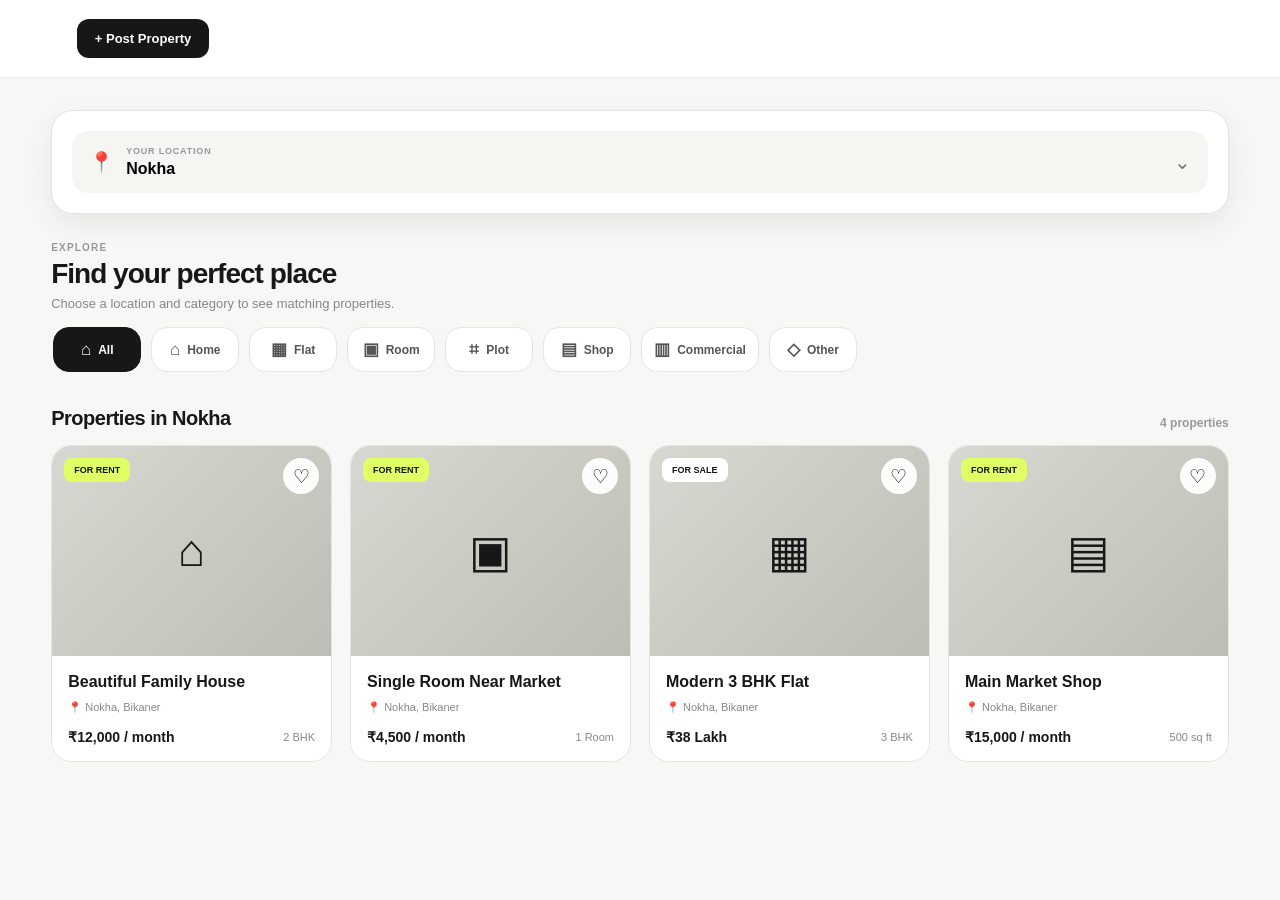
==== explore.html @ d489aaa0 "Add files via upload" ====
<!DOCTYPE html>
<html lang="en"><head><meta charset="UTF-8"><meta name="viewport" content="width=device-width, initial-scale=1.0"><title>flow — Explore Properties</title><link rel="stylesheet" href="style.css"></head><body>
<header class="top-header"><a href="index.html" class="flow-logo"><span><span>flow</span></span></a><a href="post-property.html" class="desktop-post-btn">+ Post Property</a></header>
<main class="explore-page">
<section class="explore-location-card"><button type="button" class="explore-location-btn" id="exploreLocationBtn"><span class="explore-location-pin">📍</span><span class="explore-location-copy"><small>YOUR LOCATION</small><strong id="exploreSelectedLocation">Nokha</strong></span><span class="explore-location-arrow">⌄</span></button></section>
<div class="explore-heading"><p class="section-label">EXPLORE</p><h1>Find your perfect place</h1><p>Choose a location and category to see matching properties.</p></div>
<div class="explore-categories" id="exploreCategories"></div>
<div class="explore-results-head"><h2 id="exploreResultTitle">Properties in Nokha</h2><span class="explore-results-count" id="exploreResultCount">0 properties</span></div>
<div class="explore-property-grid" id="explorePropertyList"></div>
<div class="explore-empty" id="exploreEmpty"><div><div class="explore-empty-icon">⌂</div><h3>No properties found</h3><p>Try another location or choose a different category.</p></div></div>
</main>
<div class="location-overlay" id="locationOverlay"><div class="location-modal"><div class="location-modal-header"><div><small>SELECT LOCATION</small><h2>Where are you looking?</h2></div><button type="button" id="closeLocation">×</button></div><div class="location-search-box"><span>🔍</span><input type="text" id="locationSearch" placeholder="Search city or area..." autocomplete="off"></div><div class="locations-list" id="locationsList"></div></div></div>
<nav class="bottom-nav"><a href="index.html" class="bottom-nav-item"><span>⌂</span><small>Home</small></a><a href="explore.html" class="bottom-nav-item active"><span>⌕</span><small>Explore</small></a><a href="post-property.html" class="bottom-post"><span>+</span></a><a href="index.html#savedPage" class="bottom-nav-item"><span>♡</span><small>Saved</small></a><a href="index.html#profilePage" class="bottom-nav-item"><span>●</span><small>Profile</small></a></nav>
<script src="script.js"></script></body></html>
---- style.css ----
:root{
  --bg:#f7f7f5;
  --card:#fff;
  --text:#171717;
  --muted:#858585;
  --border:#e5e5e0;
  --dark:#171717;
  --green:#dfff65;
  --shadow:0 10px 30px rgba(0,0,0,.07);
}

*{
  box-sizing:border-box;
  margin:0;
  padding:0;
}

html{
  scroll-behavior:smooth;
}

body{
  font-family:Arial,Helvetica,sans-serif;
  background:var(--bg);
  color:var(--text);
  min-height:100vh;
}

button,
input,
select,
textarea{
  font:inherit;
}

button{
  cursor:pointer;
}

a{
  text-decoration:none;
  color:inherit;
}


/* ================= HEADER ================= */

.top-header{
  height:76px;
  padding:0 6%;
  display:flex;
  align-items:center;
  gap:18px;
  background:#fff;
  border-bottom:1px solid var(--border);
  position:sticky;
  top:0;
  z-index:100;
}

.flow-logo{
  display:flex;
  align-items:center;
  gap:9px;
  font-size:30px;
  font-weight:800;
  letter-spacing:-2px;
}

.flow-logo-icon{
  width:36px;
  height:36px;
  border-radius:11px;
  display:flex;
  align-items:center;
  justify-content:center;
  background:var(--dark);
  color:var(--green);
  font-size:21px;
}

.flow-logo>span>span{
  position:relative;
}

.flow-logo>span>span:after{
  content:"";
  position:absolute;
  width:7px;
  height:7px;
  border-radius:50%;
  background:#bddd35;
  right:-2px;
  top:-1px;
}

.location-btn{
  margin-left:auto;
  border:0;
  background:#f5f5f1;
  padding:9px 14px;
  border-radius:13px;
  display:flex;
  align-items:center;
  gap:9px;
  text-align:left;
}

.location-btn:hover{
  background:#edede8;
}

.location-btn small{
  display:block;
  color:#999;
  font-size:9px;
  text-transform:uppercase;
  letter-spacing:.8px;
}

.location-btn strong{
  display:block;
  font-size:13px;
}

.desktop-post-btn{
  background:var(--dark);
  color:#fff;
  padding:12px 18px;
  border-radius:12px;
  font-size:13px;
  font-weight:700;
}


/* ================= LOCATION ================= */

.location-overlay{
  position:fixed;
  inset:0;
  display:none;
  align-items:flex-start;
  justify-content:center;
  padding:100px 20px 30px;
  background:rgba(0,0,0,.45);
  z-index:500;
}

.location-overlay.show{
  display:flex;
}

.location-modal{
  width:min(520px,100%);
  max-height:75vh;
  overflow:hidden;
  background:#fff;
  border-radius:24px;
  box-shadow:0 25px 70px rgba(0,0,0,.2);
}

.location-modal-header{
  padding:24px;
  display:flex;
  justify-content:space-between;
}

.location-modal-header small{
  color:#999;
  font-size:10px;
  letter-spacing:1px;
  font-weight:700;
}

.location-modal-header h2{
  font-size:22px;
  margin-top:6px;
}

.location-modal-header button{
  width:36px;
  height:36px;
  border:0;
  border-radius:50%;
  background:#f2f2ee;
  font-size:24px;
}

.location-search-box{
  height:48px;
  margin:0 24px 14px;
  padding:0 14px;
  background:#f5f5f1;
  border-radius:13px;
  display:flex;
  align-items:center;
  gap:10px;
}

.location-search-box input{
  width:100%;
  border:0;
  outline:0;
  background:transparent;
}

.locations-list{
  max-height:48vh;
  overflow:auto;
  padding:0 14px 18px;
}

.locations-list button{
  width:100%;
  border:0;
  background:transparent;
  padding:13px;
  border-radius:12px;
  text-align:left;
}

.locations-list button:hover{
  background:#f3f3ed;
}

.empty-location{
  text-align:center;
  padding:40px;
  color:#777;
}


/* ================= HERO ================= */

.home-hero{
  background:var(--dark);
  color:#fff;
  padding:75px 6% 82px;
}

.hero-content{
  width:min(850px,100%);
  margin:auto;
  text-align:center;
}

.hero-label,
.section-label{
  color:#999;
  font-size:10px;
  font-weight:800;
  letter-spacing:1.7px;
}

.home-hero .hero-label{
  color:var(--green);
}

.hero-content h1{
  font-size:clamp(42px,7vw,76px);
  line-height:.98;
  letter-spacing:-4px;
  margin:14px 0 18px;
}

.hero-content h1 span{
  color:var(--green);
}

.hero-text{
  color:#aaa;
  font-size:15px;
  line-height:1.6;
  max-width:530px;
  margin:auto;
}

.main-search{
  width:min(650px,100%);
  height:60px;
  margin:30px auto 0;
  padding:0 20px;
  background:#fff;
  border-radius:16px;
  display:flex;
  align-items:center;
  gap:13px;
}

.main-search input{
  flex:1;
  border:0;
  outline:0;
  font-size:15px;
}


/* ================= TABS ================= */

.listing-tabs-section{
  padding:26px 6% 0;
  background:#fff;
}

.listing-tabs{
  width:min(1250px,100%);
  margin:auto;
  display:flex;
  gap:8px;
}

.listing-tab{
  border:0;
  background:transparent;
  padding:12px 17px;
  border-radius:10px 10px 0 0;
  color:#777;
  font-size:13px;
  font-weight:700;
}

.listing-tab.active{
  background:var(--dark);
  color:#fff;
}


/* ================= SECTIONS ================= */

.category-section,
.properties-section{
  width:min(1250px,88%);
  margin:auto;
}

.category-section{
  padding:52px 0 35px;
}

.properties-section{
  padding:30px 0 80px;
}

.section-heading{
  display:flex;
  justify-content:space-between;
  align-items:flex-end;
  gap:20px;
  margin-bottom:24px;
}

.section-heading h2{
  font-size:25px;
  letter-spacing:-.8px;
  margin-top:5px;
}

.see-all-btn{
  border:0;
  background:transparent;
  font-weight:700;
  font-size:13px;
}


/* ================= CATEGORIES ================= */

.categories{
  display:grid;
  grid-template-columns:repeat(7,1fr);
  gap:12px;
}

.category{
  border:1px solid var(--border);
  background:#fff;
  color:var(--text);
  border-radius:17px;
  min-height:105px;
  padding:13px 8px;
  display:flex;
  flex-direction:column;
  align-items:center;
  justify-content:center;
  gap:9px;
  transition:.2s;
}

.category:hover{
  transform:translateY(-2px);
  border-color:#cfcfc8;
}

/* SELECTED CATEGORY — TRANSPARENT */
.category.active{
  background:transparent;
  color:var(--text);
  border-color:#bdbdb6;
  box-shadow:inset 0 0 0 1px #deded8;
}

.category-icon{
  width:43px;
  height:43px;
  border-radius:13px;
  display:flex;
  align-items:center;
  justify-content:center;
  background:#f2f2ed;
  font-size:21px;
}

.category span{
  font-size:12px;
  font-weight:700;
}


/* ================= PROPERTY CARDS ================= */

.property-grid{
  display:grid;
  grid-template-columns:repeat(4,1fr);
  gap:18px;
}

.property-card{
  background:#fff;
  border:1px solid var(--border);
  border-radius:20px;
  overflow:hidden;
  transition:.25s;
  cursor:pointer;
}

.property-card:hover{
  transform:translateY(-4px);
  box-shadow:var(--shadow);
}

.property-photo{
  height:210px;
  position:relative;
  overflow:hidden;
  background:#d9d9d3;
}

.property-card-image{
  display:block;
  width:100%;
  height:100%;
  object-fit:cover;
}

.property-card-placeholder{
  width:100%;
  height:100%;
  display:flex;
  align-items:center;
  justify-content:center;
  font-size:45px;
  background:linear-gradient(135deg,#d8d8d2,#bdbdb5);
}

.property-house{
  background:linear-gradient(135deg,#d4d8ca,#929c87);
}

.property-room{
  background:linear-gradient(135deg,#d8c9bb,#a98e78);
}

.property-flat{
  background:linear-gradient(135deg,#c4ccd2,#7b8994);
}

.property-shop{
  background:linear-gradient(135deg,#d5d0bc,#988d69);
}

.badge{
  position:absolute;
  left:12px;
  top:12px;
  padding:7px 10px;
  border-radius:8px;
  background:var(--green);
  color:#151515;
  font-size:9px;
  font-weight:900;
}

.badge.sale{
  background:#fff;
}

.save-btn{
  position:absolute;
  right:12px;
  top:12px;
  width:36px;
  height:36px;
  border:0;
  border-radius:50%;
  background:rgba(255,255,255,.94);
  font-size:19px;
  display:flex;
  align-items:center;
  justify-content:center;
}

.property-details{
  padding:16px;
}

.property-details h3{
  font-size:16px;
  line-height:1.3;
  margin-bottom:8px;
}

.property-location{
  color:#888;
  font-size:11px;
  margin-bottom:15px;
}

.property-info-row{
  display:flex;
  align-items:center;
  justify-content:space-between;
  gap:10px;
}

.property-info-row strong{
  font-size:14px;
}

.property-info-row span{
  color:#888;
  font-size:11px;
}


/* ================= NO RESULTS ================= */

.no-results{
  text-align:center;
  background:#fff;
  border:1px solid var(--border);
  border-radius:20px;
  padding:60px 20px;
}


/* ================= CTA ================= */

.post-cta{
  width:min(1250px,88%);
  margin:10px auto 110px;
  padding:35px;
  border-radius:24px;
  background:var(--dark);
  color:#fff;
  display:flex;
  align-items:center;
  justify-content:space-between;
  gap:25px;
}

.post-cta h2{
  max-width:600px;
  font-size:28px;
  margin:8px 0;
}

.post-cta-btn{
  background:var(--green);
  color:var(--dark);
  padding:14px 20px;
  border-radius:12px;
  font-size:13px;
  font-weight:800;
}


/* ================= BOTTOM NAV ================= */

.bottom-nav{
  display:none;
}


/* ================= POST PAGE ================= */

.post-page{
  width:min(900px,90%);
  margin:auto;
  padding:55px 0 100px;
}

.post-header{
  margin-bottom:30px;
}

.post-header p{
  color:#999;
  font-size:10px;
  font-weight:800;
  letter-spacing:1.5px;
}

.post-header h1{
  font-size:clamp(34px,5vw,50px);
  letter-spacing:-2.5px;
  margin:9px 0;
}

.post-header span{
  color:#888;
  font-size:14px;
}

.property-form{
  display:flex;
  flex-direction:column;
  gap:20px;
}

.form-section{
  background:#fff;
  border:1px solid var(--border);
  border-radius:22px;
  padding:25px;
}

.form-title{
  display:flex;
  align-items:center;
  gap:12px;
  margin-bottom:24px;
}

.form-title h2{
  font-size:20px;
}

.form-number{
  width:34px;
  height:34px;
  border-radius:10px;
  background:var(--dark);
  color:var(--green);
  display:flex;
  align-items:center;
  justify-content:center;
  font-weight:800;
}

.selection-summary{
  display:flex;
  flex-wrap:wrap;
  gap:8px;
}

.summary-pill{
  padding:9px 12px;
  background:#eeeeea;
  border-radius:10px;
  font-size:12px;
  font-weight:700;
}

.input-grid{
  display:grid;
  grid-template-columns:repeat(2,1fr);
  gap:18px;
}

.input-group{
  display:flex;
  flex-direction:column;
  gap:8px;
}

.input-group.full{
  grid-column:1/-1;
}

.input-group label{
  font-size:12px;
  font-weight:800;
}

.input-group input,
.input-group select,
.input-group textarea{
  width:100%;
  border:1px solid #deded8;
  outline:0;
  border-radius:12px;
  padding:13px 14px;
  background:#fafaf8;
  color:var(--text);
}

.input-group input:focus,
.input-group select:focus,
.input-group textarea:focus{
  border-color:#999;
  background:#fff;
}

.input-group textarea{
  min-height:120px;
  resize:vertical;
}

.upload-box{
  border:2px dashed #d5d5cf;
  border-radius:18px;
  padding:35px 20px;
  text-align:center;
  cursor:pointer;
  display:block;
}

.upload-box:hover{
  background:#fafaf7;
  border-color:#999;
}

.upload-icon{
  font-size:35px;
  margin-bottom:8px;
}

.upload-box h3{
  font-size:16px;
  margin-bottom:6px;
}

.upload-box p{
  color:#999;
  font-size:12px;
}

.photo-preview{
  display:grid;
  grid-template-columns:repeat(5,1fr);
  gap:10px;
  margin-top:15px;
}

.photo-preview img{
  width:100%;
  height:105px;
  object-fit:cover;
  border-radius:12px;
  border:1px solid var(--border);
}

.location-box{
  border:1px solid var(--border);
  border-radius:16px;
  padding:17px;
  display:flex;
  gap:13px;
}

.location-icon{
  font-size:23px;
}

.location-content{
  flex:1;
}

.location-content label{
  display:block;
  font-size:12px;
  font-weight:800;
  margin-bottom:8px;
}

.location-content input{
  width:100%;
  border:1px solid #ddd;
  background:#fafaf8;
  border-radius:11px;
  padding:12px;
  outline:0;
}

.location-content p{
  color:#999;
  font-size:11px;
  margin-top:8px;
}

.submit-property,
.continue-property{
  width:100%;
  border:0;
  background:var(--dark);
  color:#fff;
  padding:17px;
  border-radius:14px;
  font-weight:800;
  font-size:15px;
}

.submit-property:hover,
.continue-property:hover:not(:disabled){
  background:#2b2b2b;
}

.continue-property:disabled{
  background:#d5d5d0;
  color:#999;
  cursor:not-allowed;
}

.form-note{
  text-align:center;
  color:#999;
  font-size:11px;
  line-height:1.5;
}

.back-link{
  color:#777;
  font-size:13px;
  font-weight:700;
}


/* ================= CHOICE PAGE ================= */

.choice-grid{
  display:grid;
  grid-template-columns:repeat(2,1fr);
  gap:15px;
}

.choice-card,
.property-type{
  border:1px solid var(--border);
  background:#fff;
  border-radius:18px;
  padding:23px;
  text-align:left;
  transition:.2s;
}

.choice-card:hover,
.property-type:hover{
  border-color:#aaa;
  transform:translateY(-2px);
}

.choice-card.active,
.property-type.active{
  border:2px solid var(--dark);
  background:#f4f4ee;
}

.choice-icon{
  font-size:30px;
  margin-bottom:13px;
}

.choice-card h3,
.property-type h3{
  font-size:16px;
  margin-bottom:5px;
}

.choice-card p,
.property-type p{
  color:#888;
  font-size:12px;
  line-height:1.5;
}

.property-types-grid{
  display:grid;
  grid-template-columns:repeat(3,1fr);
  gap:12px;
}

.property-type{
  text-align:center;
  padding:20px 12px;
}


/* ================= TABLET ================= */

@media(max-width:1000px){

  .property-grid{
    grid-template-columns:repeat(3,1fr);
  }

  .categories{
    grid-template-columns:repeat(4,1fr);
  }

}


/* ================= MOBILE ================= */

@media(max-width:700px){

  body{
    padding-bottom:72px;
  }

  .top-header{
    height:65px;
    padding:0 16px;
  }

  .flow-logo{
    font-size:25px;
  }

  .flow-logo-icon{
    width:32px;
    height:32px;
  }

  .desktop-post-btn{
    display:none;
  }

  .home-hero{
    padding:50px 18px 55px;
  }

  .hero-content h1{
    font-size:48px;
    letter-spacing:-3px;
  }

  .main-search{
    height:53px;
    margin-top:23px;
  }

  .listing-tabs-section{
    padding:17px 16px 0;
    overflow-x:auto;
  }

  .listing-tabs{
    width:max-content;
  }

  .category-section,
  .properties-section{
    width:calc(100% - 32px);
  }

  .category-section{
    padding:35px 0 22px;
  }

  .properties-section{
    padding:25px 0 55px;
  }

  .section-heading h2{
    font-size:21px;
  }

  .categories{
    display:flex;
    gap:9px;
    overflow-x:auto;
    padding-bottom:5px;
    scrollbar-width:none;
  }

  .categories::-webkit-scrollbar{
    display:none;
  }

  .category{
    min-width:78px;
    min-height:88px;
    border-radius:15px;
  }

  .property-grid{
    grid-template-columns:repeat(2,1fr);
    gap:11px;
  }

  .property-photo{
    height:150px;
  }

  .property-details{
    padding:12px;
  }

  .property-details h3{
    font-size:13px;
  }

  .property-location{
    font-size:9px;
    margin-bottom:10px;
  }

  .property-info-row{
    display:block;
  }

  .property-info-row strong{
    display:block;
    font-size:12px;
    margin-bottom:4px;
  }

  .property-info-row span{
    font-size:9px;
  }

  .post-cta{
    width:calc(100% - 32px);
    margin:0 auto 30px;
    padding:24px;
    display:block;
  }

  .post-cta h2{
    font-size:23px;
  }

  .post-cta-btn{
    display:inline-block;
    margin-top:18px;
  }

  /* BOTTOM NAV */

  .bottom-nav{
    display:flex;
    position:fixed;
    left:0;
    right:0;
    bottom:0;
    height:67px;
    background:#fff;
    border-top:1px solid var(--border);
    z-index:300;
    align-items:center;
    justify-content:space-around;
  }

  .bottom-nav-item{
    width:18%;
    display:flex;
    flex-direction:column;
    align-items:center;
    gap:4px;
    color:#999;
  }

  .bottom-nav-item span{
    font-size:20px;
  }

  .bottom-nav-item small{
    font-size:9px;
  }

  .bottom-nav-item.active{
    color:var(--dark);
  }

  .bottom-post{
    width:50px;
    height:50px;
    margin-top:-25px;
    border-radius:50%;
    background:var(--green);
    color:var(--dark);
    display:flex;
    align-items:center;
    justify-content:center;
    border:5px solid #fff;
  }

  /* FORMS */

  .post-page{
    width:calc(100% - 28px);
    padding:30px 0 55px;
  }

  .post-header h1{
    font-size:35px;
    letter-spacing:-1.8px;
  }

  .form-section{
    padding:18px;
    border-radius:18px;
  }

  .input-grid{
    grid-template-columns:1fr;
    gap:14px;
  }

  .input-group.full{
    grid-column:auto;
  }

  .photo-preview{
    grid-template-columns:repeat(3,1fr);
  }

  .photo-preview img{
    height:85px;
  }

  .choice-grid{
    grid-template-columns:1fr;
  }

  .property-types-grid{
    grid-template-columns:repeat(2,1fr);
  }

}

/* =========================================================
   FLOW HOMEPAGE — FINAL MOBILE-FIRST OVERRIDES
   These overrides intentionally preserve the original
   property-card + post-property styles above.
   ========================================================= */

/* Header */
.top-header{
  height:78px;
  padding:0 6%;
  background:#fff;
  border-bottom:1px solid #eeeeeb;
  position:sticky;
  top:0;
  z-index:100;
}

.top-header .location-btn{
  margin-left:0;
  border:0;
  background:#eef8f2;
  padding:8px 12px 8px 8px;
  border-radius:17px;
  gap:9px;
}

.location-avatar{
  position:relative;
  width:40px;
  height:40px;
  flex:0 0 40px;
  border-radius:50%;
  background:linear-gradient(145deg,#d7f1df,#a9d9bd);
  border:3px solid #fff;
  box-shadow:0 0 0 1px #d7eee0;
  overflow:hidden;
}

.location-avatar-head{
  position:absolute;
  width:11px;
  height:11px;
  border-radius:50%;
  background:#fff;
  top:8px;
  left:12px;
}

.location-avatar-body{
  position:absolute;
  width:23px;
  height:13px;
  border-radius:14px 14px 0 0;
  background:#fff;
  bottom:5px;
  left:6px;
}

.location-btn small{
  color:#9b9b9b;
  font-size:8px;
  letter-spacing:1px;
}

.location-btn strong{
  font-size:13px;
  line-height:1.2;
}

.location-arrow{
  color:#888;
  font-size:15px;
  margin-left:2px;
}

.notification-btn{
  position:relative;
  margin-left:auto;
  width:42px;
  height:42px;
  border:1px solid #e4e4df;
  border-radius:50%;
  background:#fff;
  color:#333;
  display:flex;
  align-items:center;
  justify-content:center;
}

.notification-bell svg{
  width:19px;
  height:19px;
}

.notification-dot{
  position:absolute;
  top:8px;
  right:8px;
  width:6px;
  height:6px;
  border-radius:50%;
  background:#ef3340;
  border:1.5px solid #fff;
}

/* Hide old desktop logo because homepage now uses location as the left anchor */
.top-header .flow-logo{display:none!important;}

/* Search directly below header */
.home-search-section{
  background:#fff;
  padding:14px 6% 8px;
}

.home-search-inner{
  width:min(1250px,100%);
  margin:auto;
}

.home-search-section .main-search{
  width:100%;
  height:54px;
  margin:0;
  padding:0 8px 0 16px;
  background:#f4f5f4;
  border:1px solid #e8e9e7;
  border-radius:17px;
  gap:10px;
}

.home-search-section .main-search .search-icon{
  color:#666;
  font-size:25px;
  line-height:1;
  transform:rotate(-20deg);
}

.home-search-section .main-search input{
  min-width:0;
  font-size:13px;
  background:transparent;
}

.search-filter-btn{
  width:44px;
  height:44px;
  border:0;
  border-radius:14px;
  background:#e8f7ee;
  display:flex;
  align-items:center;
  justify-content:center;
  flex-direction:column;
  gap:4px;
}

.search-filter-btn span{
  width:14px;
  height:2px;
  background:#0b9b68;
  border-radius:5px;
  position:relative;
}

.search-filter-btn span:after{
  content:"";
  position:absolute;
  width:3px;
  height:3px;
  border:1.5px solid #0b9b68;
  border-radius:50%;
  background:#e8f7ee;
  top:-2px;
}

.search-filter-btn span:nth-child(1):after{left:3px;}
.search-filter-btn span:nth-child(2):after{right:3px;}
.search-filter-btn span:nth-child(3):after{left:5px;}

/* Categories immediately below search */
.home-categories{
  width:min(1250px,88%);
  padding:12px 0 20px;
}

.home-categories .categories{
  grid-template-columns:repeat(6,1fr);
  gap:10px;
}

.home-categories .category{
  min-height:92px;
  border-radius:17px;
}

.home-categories .category.active{
  background:#171717;
  color:#fff;
  border-color:#171717;
  box-shadow:none;
}

.home-categories .category.active .category-icon{
  background:#292929;
}

/* Featured properties */
.properties-section{
  padding-top:14px;
}

.properties-heading{
  margin-bottom:18px;
}

.property-see-all{
  color:#07945f;
  white-space:nowrap;
}

.compat-see-all{display:none!important;}

/* Ensure saved photos never break the card height */
.property-photo .property-card-image{
  display:block;
  width:100%;
  height:100%;
  min-height:0;
  object-fit:cover;
}

/* Footer / CTA stays hidden on this redesigned homepage */
.home-page .post-cta{display:none;}

@media(max-width:700px){
  .top-header{
    height:76px;
    padding:0 14px;
  }

  .home-search-section{
    padding:8px 14px 7px;
  }

  .home-search-section .main-search{
    height:54px;
    border-radius:17px;
  }

  .home-categories{
    width:100%;
    padding:10px 14px 18px;
  }

  .home-categories .categories{
    display:flex;
    gap:9px;
    overflow-x:auto;
    padding:0 0 2px;
    scrollbar-width:none;
  }

  .home-categories .categories::-webkit-scrollbar{
    display:none;
  }

  .home-categories .category{
    min-width:76px;
    width:76px;
    min-height:90px;
    flex:0 0 76px;
    padding:10px 6px;
  }

  .home-categories .category-icon{
    width:40px;
    height:40px;
    font-size:20px;
  }

  .home-categories .category span{
    font-size:11px;
  }

  .properties-section{
    width:calc(100% - 28px);
    padding:8px 0 48px;
  }

  .properties-heading{
    margin-bottom:13px;
    align-items:flex-end;
  }

  .properties-heading h2{
    font-size:22px;
    letter-spacing:-.8px;
  }

  .property-grid{
    grid-template-columns:repeat(2,minmax(0,1fr));
    gap:10px;
  }

  .property-card{
    min-width:0;
    border-radius:17px;
  }

  .property-photo{
    height:145px;
    min-height:145px;
  }

  .property-details{
    padding:11px;
  }

  .property-details h3{
    font-size:12.5px;
    line-height:1.3;
  }

  .property-location{
    font-size:9px;
    white-space:nowrap;
    overflow:hidden;
    text-overflow:ellipsis;
    margin-bottom:9px;
  }

  .property-info-row strong{
    font-size:11.5px;
  }

  .property-info-row span{
    font-size:9px;
  }

  .badge{
    left:8px;
    top:8px;
    padding:5px 7px;
    font-size:8px;
  }

  .save-btn{
    right:8px;
    top:8px;
    width:32px;
    height:32px;
    font-size:17px;
  }
}
/* =========================================================
   FLOW — PROPERTY VIEW / DETAILS PAGE
========================================================= */

.property-view-page {
  background: #f7f8f7;
  color: #171717;
  min-height: 100vh;
}


/* =========================================================
   HEADER
========================================================= */

.property-view-header {
  width: 100%;
  height: 62px;

  background: #ffffff;

  display: flex;
  align-items: center;
  justify-content: space-between;

  padding: 0 18px;

  position: sticky;
  top: 0;
  z-index: 100;
}


.property-back-btn,
.property-view-actions button {
  width: 40px;
  height: 40px;

  border: 0;
  border-radius: 50%;

  background: #f1f2f1;

  display: flex;
  align-items: center;
  justify-content: center;

  font-size: 22px;
  color: #222;

  cursor: pointer;
}


.property-view-actions {
  display: flex;
  align-items: center;
  gap: 8px;
}


.property-view-actions button {
  font-size: 19px;
}


/* =========================================================
   GALLERY
========================================================= */

.property-gallery {
  width: 100%;
  background: #fff;
}


.property-main-image {
  width: 100%;
  height: 430px;

  position: relative;

  overflow: hidden;

  background: #e7e8e6;
}


.property-main-image img {
  width: 100%;
  height: 100%;

  display: none;

  object-fit: cover;
}


.property-main-image img.loaded {
  display: block;
}


.property-image-placeholder {
  width: 100%;
  height: 100%;

  display: flex;
  align-items: center;
  justify-content: center;

  font-size: 70px;

  background:
    linear-gradient(
      135deg,
      #dfe6e1,
      #b9c5bd
    );
}


.view-listing-badge {
  position: absolute;

  left: 18px;
  bottom: 18px;

  padding: 8px 12px;

  border-radius: 8px;

  background: #dfff65;

  color: #171717;

  font-size: 10px;
  font-weight: 900;

  letter-spacing: .5px;
}


.view-listing-badge.sale {
  background: #ffffff;
  color: #2563eb;
}


.gallery-count {
  position: absolute;

  right: 18px;
  bottom: 18px;

  padding: 7px 10px;

  border-radius: 8px;

  background: rgba(0,0,0,.65);

  color: #ffffff;

  font-size: 11px;
  font-weight: 700;
}


.gallery-arrow {
  position: absolute;

  top: 50%;

  transform: translateY(-50%);

  width: 40px;
  height: 40px;

  border: 0;
  border-radius: 50%;

  background: rgba(0,0,0,.45);

  color: #ffffff;

  font-size: 30px;
  line-height: 1;

  display: flex;
  align-items: center;
  justify-content: center;

  cursor: pointer;
}


.gallery-prev {
  left: 15px;
}


.gallery-next {
  right: 15px;
}


/* =========================================================
   THUMBNAILS
========================================================= */

.property-thumbnails {
  display: flex;

  gap: 8px;

  padding: 10px 14px;

  overflow-x: auto;

  background: #ffffff;

  scrollbar-width: none;
}


.property-thumbnails::-webkit-scrollbar {
  display: none;
}


.property-thumbnail {
  width: 62px;
  height: 52px;

  flex: 0 0 62px;

  border-radius: 9px;

  overflow: hidden;

  border: 2px solid transparent;

  cursor: pointer;

  background: #eeeeea;
}


.property-thumbnail.active {
  border-color: #00a56a;
}


.property-thumbnail img {
  width: 100%;
  height: 100%;

  object-fit: cover;
}


/* =========================================================
   MAIN CONTENT
========================================================= */

.property-view-content {
  width: min(900px, 100%);

  margin: 0 auto;

  background: #ffffff;
}


/* =========================================================
   BASIC INFORMATION
========================================================= */

.property-basic-info {
  padding: 22px 20px 18px;

  border-bottom: 1px solid #eeeeea;
}


.view-price {
  color: #151515;

  font-size: 26px;

  font-weight: 900;

  letter-spacing: -.7px;

  margin-bottom: 7px;
}


.property-basic-info h1 {
  margin: 0 0 8px;

  font-size: 20px;

  line-height: 1.25;

  font-weight: 800;
}


.view-location {
  display: flex;

  align-items: center;

  gap: 6px;

  color: #666;

  font-size: 13px;
}


.view-location-icon {
  color: #009d68;
}


/* =========================================================
   FEATURES
========================================================= */

.property-features {
  display: grid;

  grid-template-columns:
    repeat(4, 1fr);

  border-bottom: 1px solid #eeeeea;
}


.feature-item {
  min-height: 100px;

  padding: 14px 8px;

  display: flex;

  flex-direction: column;

  align-items: center;

  justify-content: center;

  text-align: center;

  border-right: 1px solid #eeeeea;
}


.feature-item:last-child {
  border-right: 0;
}


.feature-icon {
  font-size: 23px;

  margin-bottom: 7px;
}


.feature-item strong {
  font-size: 14px;

  margin-bottom: 2px;
}


.feature-item span {
  color: #777;

  font-size: 10px;
}


/* =========================================================
   AREA
========================================================= */

.property-area-section {
  margin: 0;

  padding: 16px 20px;

  display: flex;

  align-items: center;

  gap: 12px;

  border-bottom: 1px solid #eeeeea;
}


.area-icon {
  width: 40px;
  height: 40px;

  border-radius: 12px;

  background: #edf8f2;

  display: flex;
  align-items: center;
  justify-content: center;

  font-size: 19px;
}


.property-area-section div:last-child {
  display: flex;

  flex-direction: column;

  gap: 2px;
}


.property-area-section small {
  color: #999;

  font-size: 8px;

  font-weight: 800;

  letter-spacing: .7px;
}


.property-area-section strong {
  font-size: 13px;
}


/* =========================================================
   DESCRIPTION
========================================================= */

.property-description {
  padding: 22px 20px;

  border-bottom: 1px solid #eeeeea;
}


.view-section-heading {
  margin-bottom: 10px;
}


.view-section-heading h2 {
  margin: 0;

  font-size: 17px;

  font-weight: 800;
}


.property-description p {
  margin: 0;

  color: #666;

  font-size: 13px;

  line-height: 1.65;

  white-space: pre-line;

  display: -webkit-box;

  -webkit-line-clamp: 3;

  -webkit-box-orient: vertical;

  overflow: hidden;
}


.property-description p.expanded {
  display: block;

  -webkit-line-clamp: unset;
}


.read-more-btn {
  margin-top: 7px;

  padding: 0;

  border: 0;

  background: transparent;

  color: #009b67;

  font-size: 12px;

  font-weight: 800;

  cursor: pointer;
}


/* =========================================================
   PROPERTY EXTRA INFO
========================================================= */

.property-extra-info {
  display: grid;

  grid-template-columns: 1fr 1fr;

  border-bottom: 1px solid #eeeeea;
}


.extra-info-item {
  padding: 17px 20px;

  display: flex;

  flex-direction: column;

  gap: 4px;
}


.extra-info-item:first-child {
  border-right: 1px solid #eeeeea;
}


.extra-info-item span {
  color: #999;

  font-size: 10px;
}


.extra-info-item strong {
  font-size: 13px;
}


/* =========================================================
   OWNER
========================================================= */

.property-owner {
  padding: 18px 20px;

  display: flex;

  align-items: center;

  gap: 11px;

  border-bottom: 1px solid #eeeeea;
}


.owner-avatar {
  width: 48px;
  height: 48px;

  flex: 0 0 48px;

  border-radius: 50%;

  background: #e9eeee;

  display: flex;
  align-items: center;
  justify-content: center;

  font-size: 25px;
}


.owner-info {
  min-width: 0;

  flex: 1;

  display: flex;

  flex-direction: column;

  gap: 3px;
}


.owner-info strong {
  font-size: 13px;
}


.owner-info span {
  color: #888;

  font-size: 10px;
}


.view-profile-btn {
  border: 0;

  border-radius: 20px;

  background: #00a66a;

  color: #ffffff;

  padding: 9px 14px;

  font-size: 11px;

  font-weight: 800;

  cursor: pointer;
}


/* =========================================================
   LOCATION CARD
========================================================= */

.property-location-card {
  margin: 18px 20px;

  padding: 15px;

  border: 1px solid #e5e7e5;

  border-radius: 15px;

  display: flex;

  align-items: center;

  gap: 11px;
}


.location-card-icon {
  width: 40px;
  height: 40px;

  flex: 0 0 40px;

  border-radius: 12px;

  background: #edf8f2;

  display: flex;
  align-items: center;
  justify-content: center;

  font-size: 18px;
}


.property-location-card > div:nth-child(2) {
  flex: 1;

  min-width: 0;

  display: flex;

  flex-direction: column;

  gap: 3px;
}


.property-location-card small {
  color: #999;

  font-size: 8px;

  font-weight: 800;

  letter-spacing: .6px;
}


.property-location-card strong {
  font-size: 12px;

  white-space: nowrap;

  overflow: hidden;

  text-overflow: ellipsis;
}


.directions-btn {
  border: 1px solid #00a66a;

  background: #ffffff;

  color: #008f5d;

  border-radius: 18px;

  padding: 8px 11px;

  font-size: 10px;

  font-weight: 800;
}


/* =========================================================
   CONTACT BAR
========================================================= */

.property-contact-bar {
  width: min(900px, 100%);

  margin: 0 auto;

  padding: 10px 16px;

  background: rgba(255,255,255,.97);

  border-top: 1px solid #e5e5e5;

  display: grid;

  grid-template-columns: 1fr 1.25fr;

  gap: 9px;

  position: sticky;

  bottom: 0;

  z-index: 200;

  box-shadow:
    0 -5px 20px rgba(0,0,0,.05);
}


.property-contact-bar button {
  height: 48px;

  border-radius: 15px;

  font-size: 13px;

  font-weight: 800;

  display: flex;

  align-items: center;

  justify-content: center;

  gap: 8px;

  cursor: pointer;
}


.contact-call-btn {
  border: 1.5px solid #00a66a;

  background: #ffffff;

  color: #00935e;
}


.contact-whatsapp-btn {
  border: 1.5px solid #00a66a;

  background: #00a66a;

  color: #ffffff;
}


.contact-call-btn span,
.contact-whatsapp-btn span {
  font-size: 19px;
}


/* =========================================================
   DESKTOP
========================================================= */

@media (min-width: 701px) {

  .property-view-page {
    background: #f3f4f2;
  }


  .property-view-header {
    width: min(900px, 100%);

    margin: 0 auto;

    border-radius: 0;
  }


  .property-main-image {
    height: 520px;

    border-radius: 0;
  }


  .property-view-content {
    border-radius: 0;
  }


  .property-contact-bar {
    border-radius: 0;
  }

}


/* =========================================================
   MOBILE
========================================================= */

@media (max-width: 700px) {

  .property-view-page {
    padding-bottom: 0;
  }


  .property-view-header {
    height: 58px;

    padding: 0 12px;
  }


  .property-back-btn,
  .property-view-actions button {
    width: 37px;
    height: 37px;
  }


  .property-main-image {
    height: 285px;
  }


  .property-image-placeholder {
    font-size: 55px;
  }


  .gallery-arrow {
    width: 34px;
    height: 34px;

    font-size: 25px;
  }


  .gallery-prev {
    left: 10px;
  }


  .gallery-next {
    right: 10px;
  }


  .view-listing-badge {
    left: 12px;
    bottom: 12px;

    padding: 6px 9px;

    font-size: 8px;
  }


  .gallery-count {
    right: 12px;
    bottom: 12px;

    padding: 6px 8px;

    font-size: 9px;
  }


  .property-thumbnails {
    padding: 8px 12px;
  }


  .property-thumbnail {
    width: 55px;
    height: 45px;

    flex-basis: 55px;
  }


  .property-basic-info {
    padding: 18px 14px 15px;
  }


  .view-price {
    font-size: 23px;
  }


  .property-basic-info h1 {
    font-size: 18px;
  }


  .view-location {
    font-size: 11px;
  }


  .feature-item {
    min-height: 85px;

    padding: 10px 4px;
  }


  .feature-icon {
    font-size: 20px;

    margin-bottom: 5px;
  }


  .feature-item strong {
    font-size: 12px;
  }


  .feature-item span {
    font-size: 8px;
  }


  .property-area-section {
    padding: 13px 14px;
  }


  .property-description {
    padding: 18px 14px;
  }


  .property-description p {
    font-size: 12px;

    line-height: 1.55;
  }


  .property-extra-info {
    grid-template-columns: 1fr 1fr;
  }


  .extra-info-item {
    padding: 14px;
  }


  .property-owner {
    padding: 15px 14px;
  }


  .owner-avatar {
    width: 44px;
    height: 44px;

    flex-basis: 44px;
  }


  .view-profile-btn {
    padding: 8px 12px;

    font-size: 10px;
  }


  .property-location-card {
    margin: 14px;

    padding: 12px;
  }


  .directions-btn {
    padding: 7px 9px;

    font-size: 9px;
  }


  .property-contact-bar {
    padding: 9px 10px;

    gap: 8px;
  }


  .property-contact-bar button {
    height: 47px;

    border-radius: 14px;

    font-size: 12px;
  }

}


/* =========================================================
   VERY SMALL MOBILE
========================================================= */

@media (max-width: 380px) {

  .property-main-image {
    height: 255px;
  }


  .view-price {
    font-size: 21px;
  }


  .property-basic-info h1 {
    font-size: 16px;
  }


  .feature-item {
    min-height: 78px;
  }


  .feature-icon {
    font-size: 18px;
  }


  .property-contact-bar button {
    height: 45px;
  }

}

/* =========================================================
   SAVED PROPERTIES PAGE
========================================================= */

.saved-page {
  width: 100%;
  max-width: 1180px;
  margin: 0 auto;
  padding: 30px 24px 120px;
}


/* =========================================================
   SAVED TOP BAR
========================================================= */

.saved-topbar {
  display: flex;
  align-items: center;
  justify-content: space-between;
  margin-bottom: 30px;
}

.saved-brand {
  display: flex;
  align-items: center;
  gap: 9px;
}

.saved-brand-icon {
  width: 38px;
  height: 38px;
  border-radius: 12px;
  display: flex;
  align-items: center;
  justify-content: center;
  background: #171717;
  color: #dfff65;
  font-size: 20px;
  font-weight: 800;
}

.saved-brand strong {
  font-size: 25px;
  letter-spacing: -1.5px;
}

.saved-top-actions {
  display: flex;
  align-items: center;
  gap: 10px;
}

.saved-search-btn,
.saved-profile-btn {
  width: 42px;
  height: 42px;
  border: 0;
  border-radius: 50%;
  display: flex;
  align-items: center;
  justify-content: center;
  cursor: pointer;
}

.saved-search-btn {
  background: #f2f3f0;
  color: #171717;
  font-size: 21px;
}

.saved-profile-btn {
  background: #171717;
  color: #dfff65;
  font-size: 14px;
  font-weight: 800;
}


/* =========================================================
   SAVED HEADER
========================================================= */

.saved-header {
  display: flex;
  align-items: flex-end;
  justify-content: space-between;
  gap: 20px;
  margin-bottom: 25px;
}

.saved-header h1 {
  margin: 0;
  font-size: 38px;
  line-height: 1.05;
  font-weight: 800;
  color: #111827;
  letter-spacing: -1.5px;
}

.saved-header p {
  margin: 8px 0 0;
  font-size: 15px;
  color: #6b7280;
}


/* =========================================================
   CLEAR ALL
========================================================= */

.clear-saved-btn {
  border: 0;
  padding: 12px 20px;
  border-radius: 13px;
  background: #eef4ff;
  color: #1769e0;
  font-size: 13px;
  font-weight: 800;
  cursor: pointer;
  transition: .2s ease;
}

.clear-saved-btn:hover {
  transform: translateY(-1px);
  background: #e4edff;
}


/* =========================================================
   SAVED PROPERTY LIST
========================================================= */

.saved-properties-grid {
  display: grid;
  grid-template-columns: 1fr;
  gap: 16px;
}


/* =========================================================
   SAVED PROPERTY CARD
========================================================= */

.saved-property-card {
  position: relative;
  display: grid;
  grid-template-columns: 350px minmax(0, 1fr);
  min-height: 225px;
  overflow: hidden;

  background: #fff;
  border: 1px solid rgba(15, 23, 42, .07);
  border-radius: 24px;

  box-shadow:
    0 8px 30px rgba(15, 23, 42, .06);

  cursor: pointer;

  transition:
    transform .2s ease,
    box-shadow .2s ease;
}

.saved-property-card:hover {
  transform: translateY(-3px);

  box-shadow:
    0 15px 40px rgba(15, 23, 42, .11);
}


/* =========================================================
   SAVED PROPERTY IMAGE
========================================================= */

.saved-property-image {
  position: relative;
  min-height: 225px;
  overflow: hidden;
  background: #e9edf2;
}

.saved-property-image img {
  width: 100%;
  height: 100%;
  display: block;
  object-fit: cover;
}

.saved-no-image {
  width: 100%;
  height: 100%;
  min-height: 225px;

  display: flex;
  align-items: center;
  justify-content: center;

  background:
    linear-gradient(
      135deg,
      #e3e6e1,
      #c9cec8
    );

  font-size: 50px;
}


/* =========================================================
   RENT / SALE BADGE
========================================================= */

.saved-badge {
  position: absolute;
  top: 14px;
  left: 14px;

  padding: 7px 11px;

  border-radius: 9px;

  background: rgba(23, 23, 23, .86);
  color: #fff;

  font-size: 10px;
  font-weight: 900;
  letter-spacing: .5px;

  backdrop-filter: blur(8px);
}


/* =========================================================
   HEART BUTTON
========================================================= */

.saved-heart-btn {
  position: absolute;

  top: 14px;
  right: 14px;

  width: 42px;
  height: 42px;

  border: 0;
  border-radius: 50%;

  background: rgba(255, 255, 255, .95);

  color: #ef4444;

  display: flex;
  align-items: center;
  justify-content: center;

  font-size: 21px;

  cursor: pointer;

  box-shadow:
    0 5px 18px rgba(0, 0, 0, .12);

  z-index: 5;

  transition: .2s ease;
}

.saved-heart-btn:hover {
  transform: scale(1.08);
}


/* =========================================================
   SAVED PROPERTY CONTENT
========================================================= */

.saved-property-content {
  position: relative;

  min-width: 0;

  padding: 27px 65px 25px 30px;

  display: flex;
  flex-direction: column;
  justify-content: center;
}


/* =========================================================
   TITLE
========================================================= */

.saved-property-top {
  display: flex;
  justify-content: space-between;
  gap: 15px;
}

.saved-property-top h3 {
  margin: 0;

  color: #111827;

  font-size: 24px;
  line-height: 1.2;

  font-weight: 800;

  letter-spacing: -.5px;
}

.saved-property-type {
  margin: 7px 0 0;

  color: #687386;

  font-size: 14px;
}


/* =========================================================
   LOCATION
========================================================= */

.saved-location {
  margin: 17px 0 0;

  color: #667085;

  font-size: 14px;

  white-space: nowrap;
  overflow: hidden;
  text-overflow: ellipsis;
}


/* =========================================================
   PRICE
========================================================= */

.saved-price {
  margin-top: 12px;

  color: #1769e0;

  font-size: 27px;

  line-height: 1.2;

  font-weight: 800;
}

.saved-price span {
  margin-left: 3px;

  color: #737b89;

  font-size: 14px;

  font-weight: 500;
}


/* =========================================================
   PROPERTY META
========================================================= */

.saved-property-meta {
  display: flex;
  flex-wrap: wrap;

  gap: 8px;

  margin-top: 14px;
}

.saved-property-meta span {
  display: inline-flex;
  align-items: center;

  padding: 7px 12px;

  border-radius: 18px;

  background: #f1f4f8;

  color: #596273;

  font-size: 12px;

  font-weight: 700;
}


/* =========================================================
   RIGHT ARROW
========================================================= */

.saved-arrow {
  position: absolute;

  right: 20px;
  top: 50%;

  transform: translateY(-50%);

  color: #687386;

  font-size: 38px;

  font-weight: 300;

  line-height: 1;

  pointer-events: none;
}


/* =========================================================
   SAVED INFO BOX
========================================================= */

.saved-info-box {
  margin-top: 20px;

  padding: 17px 20px;

  display: flex;
  align-items: center;

  gap: 15px;

  background: #eef4ff;

  border-radius: 18px;
}

.saved-info-icon {
  width: 44px;
  height: 44px;

  flex: 0 0 44px;

  border-radius: 50%;

  display: flex;
  align-items: center;
  justify-content: center;

  background: #fff;

  color: #1769e0;

  font-size: 22px;
}

.saved-info-box strong {
  display: block;

  color: #111827;

  font-size: 14px;
}

.saved-info-box span {
  display: block;

  margin-top: 4px;

  color: #6b7280;

  font-size: 12px;
}


/* =========================================================
   EMPTY SAVED STATE
========================================================= */

.saved-empty-state {
  min-height: 400px;

  display: none;

  flex-direction: column;
  align-items: center;
  justify-content: center;

  text-align: center;
}

.saved-empty-icon {
  width: 82px;
  height: 82px;

  border-radius: 50%;

  display: flex;
  align-items: center;
  justify-content: center;

  background: #eef4ff;

  color: #1769e0;

  font-size: 42px;
}

.saved-empty-state h2 {
  margin: 17px 0 7px;

  font-size: 23px;

  color: #111827;
}

.saved-empty-state p {
  margin: 0;

  color: #6b7280;

  font-size: 14px;
}

.saved-empty-state button {
  margin-top: 19px;

  border: 0;

  padding: 12px 20px;

  border-radius: 13px;

  background: #1769e0;

  color: #fff;

  font-size: 13px;

  font-weight: 700;

  cursor: pointer;
}


/* =========================================================
   MOBILE SAVED
========================================================= */

@media (max-width: 700px) {

  .saved-page {
    width: 100%;
    padding: 20px 14px 105px;
  }


  .saved-topbar {
    margin-bottom: 23px;
  }


  .saved-brand-icon {
    width: 34px;
    height: 34px;

    border-radius: 10px;

    font-size: 18px;
  }


  .saved-brand strong {
    font-size: 23px;
  }


  .saved-top-actions {
    gap: 7px;
  }


  .saved-search-btn,
  .saved-profile-btn {
    width: 36px;
    height: 36px;
  }


  .saved-header {
    align-items: center;

    margin-bottom: 19px;

    gap: 10px;
  }


  .saved-header h1 {
    font-size: 27px;

    letter-spacing: -1px;
  }


  .saved-header p {
    margin-top: 5px;

    font-size: 12px;
  }


  .clear-saved-btn {
    padding: 9px 12px;

    border-radius: 11px;

    font-size: 11px;

    white-space: nowrap;
  }


  .saved-properties-grid {
    gap: 12px;
  }


  .saved-property-card {
    grid-template-columns: 43% 57%;

    min-height: 165px;

    border-radius: 18px;
  }


  .saved-property-image {
    min-height: 165px;
  }


  .saved-no-image {
    min-height: 165px;

    font-size: 35px;
  }


  .saved-badge {
    top: 9px;
    left: 9px;

    padding: 5px 7px;

    border-radius: 7px;

    font-size: 7px;
  }


  .saved-heart-btn {
    top: 9px;
    right: 8px;

    width: 31px;
    height: 31px;

    font-size: 17px;
  }


  .saved-property-content {
    padding: 14px 31px 12px 14px;
  }


  .saved-property-top h3 {
    font-size: 16px;

    line-height: 1.15;
  }


  .saved-property-type {
    margin-top: 4px;

    font-size: 10px;

    white-space: nowrap;
    overflow: hidden;
    text-overflow: ellipsis;
  }


  .saved-location {
    margin-top: 8px;

    font-size: 10px;
  }


  .saved-price {
    margin-top: 7px;

    font-size: 18px;
  }


  .saved-price span {
    font-size: 9px;
  }


  .saved-property-meta {
    gap: 4px;

    margin-top: 7px;
  }


  .saved-property-meta span {
    padding: 4px 7px;

    border-radius: 12px;

    font-size: 8px;
  }


  .saved-arrow {
    right: 8px;

    font-size: 27px;
  }


  .saved-info-box {
    margin-top: 14px;

    padding: 12px;

    gap: 10px;

    border-radius: 15px;
  }


  .saved-info-icon {
    width: 35px;
    height: 35px;

    flex-basis: 35px;

    font-size: 18px;
  }


  .saved-info-box strong {
    font-size: 11px;
  }


  .saved-info-box span {
    margin-top: 3px;

    font-size: 9px;
  }


  .saved-empty-state {
    min-height: 330px;
  }


  .saved-empty-icon {
    width: 68px;
    height: 68px;

    font-size: 35px;
  }


  .saved-empty-state h2 {
    font-size: 20px;
  }


  .saved-empty-state p {
    font-size: 12px;
  }

}

/* =========================================================
   FLOW PROFILE
========================================================= */

.profile-page{
  width:min(760px, 92%);
  margin:0 auto;
  padding:44px 0 110px;
}

.profile-header{
  margin-bottom:24px;
}

.profile-label{
  margin:0 0 7px;
  color:#8a8f98;
  font-size:10px;
  font-weight:800;
  letter-spacing:1.6px;
  text-transform:uppercase;
}

.profile-header h1{
  margin:0;
  font-size:clamp(34px, 5vw, 48px);
  line-height:1;
  letter-spacing:-2.5px;
}

.profile-header > p:last-child{
  margin-top:10px;
  color:#6d7480;
  font-size:14px;
}

.profile-card{
  background:#fff;
  border:1px solid #e8eaf0;
  border-radius:26px;
  box-shadow:0 14px 35px rgba(25,45,80,.07);
}

.profile-user-card{
  padding:22px;
  display:flex;
  align-items:center;
  gap:22px;
  margin-bottom:16px;
}

.profile-avatar{
  width:116px;
  height:116px;
  flex:0 0 116px;
  border-radius:50%;
  display:flex;
  align-items:center;
  justify-content:center;
  background:linear-gradient(145deg,#e9f2ff,#cfe2ff);
  border:6px solid #fff;
  box-shadow:0 5px 20px rgba(23,105,224,.18);
  color:#1769e0;
  font-size:45px;
  font-weight:800;
}

.profile-user-info{
  min-width:0;
  flex:1;
}

.profile-user-info h2{
  margin:0;
  font-size:28px;
  letter-spacing:-1px;
}

.profile-phone{
  margin:7px 0 15px;
  color:#697386;
  font-size:14px;
}

.profile-edit-btn{
  width:100%;
  min-height:49px;
  padding:0 15px;
  border:1px solid #b9d3ff;
  border-radius:15px;
  background:#f5f9ff;
  color:#1769e0;
  display:flex;
  align-items:center;
  gap:10px;
  font-size:13px;
  font-weight:800;
  text-align:left;
}

.profile-edit-btn > span:first-child{
  font-size:21px;
}

.profile-chevron{
  margin-left:auto;
  color:#687386;
  font-size:29px;
  font-weight:300;
  line-height:1;
}

.profile-menu{
  display:flex;
  flex-direction:column;
  gap:12px;
}

.profile-menu-item{
  width:100%;
  min-height:92px;
  padding:15px 17px;
  border:1px solid #e8eaf0;
  border-radius:22px;
  background:#fff;
  display:flex;
  align-items:center;
  gap:16px;
  text-align:left;
  box-shadow:0 8px 24px rgba(25,45,80,.045);
  transition:.2s ease;
}

.profile-menu-item:hover{
  transform:translateY(-2px);
  border-color:#d4d9e3;
  box-shadow:0 13px 30px rgba(25,45,80,.08);
}

.profile-menu-icon{
  width:54px;
  height:54px;
  flex:0 0 54px;
  border-radius:17px;
  display:flex;
  align-items:center;
  justify-content:center;
  font-size:27px;
  font-weight:600;
}

.profile-menu-icon.listings{
  color:#1769e0;
  background:#eaf3ff;
}

.profile-menu-icon.saved{
  color:#e53958;
  background:#fff0f3;
}

.profile-menu-icon.enquiries{
  color:#11ad66;
  background:#e9fbf2;
}

.profile-menu-icon.support{
  color:#ee8b13;
  background:#fff5e6;
}

.profile-menu-icon.logout-icon{
  color:#e53935;
  background:#fff0ef;
  font-size:29px;
}

.profile-menu-copy{
  min-width:0;
  display:flex;
  flex-direction:column;
  gap:5px;
}

.profile-menu-copy strong{
  color:#111827;
  font-size:16px;
  line-height:1.2;
}

.profile-menu-copy small{
  color:#6d7480;
  font-size:12px;
  line-height:1.35;
}

.profile-menu-item.logout{
  margin-top:3px;
}

.profile-subpage{
  margin-top:2px;
}

.profile-subpage-header{
  display:flex;
  align-items:flex-end;
  justify-content:space-between;
  gap:15px;
  margin-bottom:18px;
}

.profile-subpage-header h2{
  margin:0;
  font-size:28px;
  letter-spacing:-1px;
}

.profile-back-btn{
  border:1px solid #e0e3ea;
  background:#fff;
  color:#394150;
  padding:9px 14px;
  border-radius:11px;
  font-size:12px;
  font-weight:700;
}

.profile-property-grid{
  display:grid;
  grid-template-columns:repeat(2,minmax(0,1fr));
  gap:14px;
}

.profile-property-card{
  overflow:hidden;
  background:#fff;
  border:1px solid #e7e9ee;
  border-radius:20px;
  cursor:pointer;
  box-shadow:0 8px 22px rgba(25,45,80,.05);
}

.profile-property-photo{
  height:180px;
  position:relative;
  background:#edf0f4;
}

.profile-property-photo img{
  width:100%;
  height:100%;
  display:block;
  object-fit:cover;
}

.profile-property-photo > span{
  position:absolute;
  top:10px;
  left:10px;
  padding:6px 8px;
  border-radius:8px;
  background:#fff;
  color:#1769e0;
  font-size:8px;
  font-weight:900;
}

.profile-property-photo > .listing-status-sold{
  color:#b42318;
  background:#fff0ef;
}

.listing-actions-btn{
  position:absolute;
  top:8px;
  right:8px;
  width:34px;
  height:34px;
  border:0;
  border-radius:50%;
  background:rgba(255,255,255,.96);
  color:#252b35;
  font-size:23px;
  line-height:1;
  display:flex;
  align-items:center;
  justify-content:center;
  cursor:pointer;
  box-shadow:0 5px 16px rgba(0,0,0,.12);
  z-index:5;
}

.listing-actions-btn:hover{
  background:#fff;
  transform:scale(1.04);
}

.listing-actions-menu{
  position:absolute;
  top:48px;
  right:8px;
  min-width:132px;
  padding:6px;
  border:1px solid #e6e8ed;
  border-radius:13px;
  background:#fff;
  box-shadow:0 14px 35px rgba(25,45,80,.16);
  display:none;
  z-index:20;
}

.listing-actions-menu.is-open{
  display:flex;
  flex-direction:column;
}

.listing-actions-menu button{
  width:100%;
  padding:10px 11px;
  border:0;
  border-radius:9px;
  background:transparent;
  color:#252b35;
  text-align:left;
  font-size:12px;
  font-weight:700;
  cursor:pointer;
}

.listing-actions-menu button:hover{
  background:#f4f5f7;
}

.listing-actions-menu button[data-listing-action="delete"]{
  color:#d92d20;
}

.profile-property-placeholder{
  width:100%;
  height:100%;
  display:flex;
  align-items:center;
  justify-content:center;
  font-size:45px;
}

.profile-property-body{
  padding:14px;
}

.profile-property-body h3{
  font-size:15px;
  line-height:1.25;
  margin:0 0 7px;
}

.profile-property-body p{
  margin:0 0 10px;
  color:#7b8390;
  font-size:10px;
}

.profile-property-body strong{
  font-size:14px;
}

.profile-enquiries-list{
  display:flex;
  flex-direction:column;
  gap:12px;
}

.profile-enquiry-card{
  padding:17px;
  display:flex;
  gap:13px;
  background:#fff;
  border:1px solid #e7e9ee;
  border-radius:18px;
}

.profile-enquiry-icon{
  width:42px;
  height:42px;
  flex:0 0 42px;
  border-radius:13px;
  display:flex;
  align-items:center;
  justify-content:center;
  background:#e9fbf2;
  color:#11ad66;
  font-size:21px;
}

.profile-enquiry-card strong{
  font-size:14px;
}

.profile-enquiry-card p{
  margin:5px 0;
  color:#687386;
  font-size:12px;
  line-height:1.45;
}

.profile-enquiry-card small{
  color:#9aa1ad;
  font-size:9px;
}

.profile-empty-state{
  min-height:280px;
  display:none;
  flex-direction:column;
  align-items:center;
  justify-content:center;
  text-align:center;
  color:#697386;
}

.profile-empty-state > div{
  width:70px;
  height:70px;
  border-radius:50%;
  display:flex;
  align-items:center;
  justify-content:center;
  background:#eef4ff;
  color:#1769e0;
  font-size:32px;
}

.profile-empty-state h3{
  margin:14px 0 5px;
  color:#111827;
  font-size:20px;
}

.profile-empty-state p{
  margin:0;
  font-size:12px;
}


/* Profile should have its own clean white page header. */
body.profile-active .top-header{
  display:none;
}

@media (max-width:700px){

  .profile-page{
    width:100%;
    padding:24px 14px 100px;
  }

  .profile-header{
    padding:0 5px;
    margin-bottom:18px;
  }

  .profile-header h1{
    font-size:31px;
    letter-spacing:-1.6px;
  }

  .profile-header > p:last-child{
    font-size:12px;
  }

  .profile-user-card{
    padding:17px;
    gap:14px;
    border-radius:21px;
  }

  .profile-avatar{
    width:82px;
    height:82px;
    flex-basis:82px;
    border-width:4px;
    font-size:31px;
  }

  .profile-user-info h2{
    font-size:21px;
  }

  .profile-phone{
    margin:5px 0 10px;
    font-size:11px;
  }

  .profile-edit-btn{
    min-height:41px;
    padding:0 11px;
    border-radius:12px;
    font-size:10px;
  }

  .profile-edit-btn > span:first-child{
    font-size:17px;
  }

  .profile-chevron{
    font-size:25px;
  }

  .profile-menu{
    gap:9px;
  }

  .profile-menu-item{
    min-height:76px;
    padding:11px;
    gap:11px;
    border-radius:18px;
  }

  .profile-menu-icon{
    width:45px;
    height:45px;
    flex-basis:45px;
    border-radius:14px;
    font-size:22px;
  }

  .profile-menu-copy{
    gap:3px;
  }

  .profile-menu-copy strong{
    font-size:13px;
  }

  .profile-menu-copy small{
    font-size:9px;
  }

  .profile-subpage-header{
    align-items:center;
    margin-bottom:14px;
  }

  .profile-subpage-header h2{
    font-size:24px;
  }

  .profile-property-grid{
    grid-template-columns:1fr;
    gap:11px;
  }

  .profile-property-card{
    display:grid;
    grid-template-columns:42% 58%;
    min-height:135px;
  }

  .profile-property-photo{
    height:100%;
    min-height:135px;
  }

  .profile-property-body{
    padding:13px;
  }

  .profile-property-body h3{
    font-size:13px;
  }

  .profile-property-body p{
    font-size:9px;
  }

  .profile-property-body strong{
    font-size:12px;
  }

  .profile-enquiry-card{
    padding:13px;
  }

}


/* =========================================================
   DYNAMIC PROPERTY DETAILS
========================================================= */
.details-price-wrap{
  display:flex;
  align-items:stretch;
}
.details-price-wrap input{
  border-radius:12px 0 0 12px !important;
  flex:1;
}
.details-price-suffix{
  min-width:110px;
  padding:13px 12px;
  border:1px solid #deded8;
  border-left:0;
  border-radius:0 12px 12px 0;
  background:#eeeeea;
  color:#555;
  display:flex;
  align-items:center;
  justify-content:center;
  font-size:12px;
  font-weight:800;
}
.details-price-wrap:focus-within .details-price-suffix{
  border-color:#999;
  background:#f7f7f3;
}
.dynamic-details-note{
  margin-top:6px;
  color:#999;
  font-size:11px;
}
@media (max-width:700px){
  .input-grid{grid-template-columns:1fr;}
  .input-group.full{grid-column:auto;}
}


/* Property Details Back Button */
.details-back-btn{
  display:inline-flex;
  align-items:center;
  gap:7px;
  border:1px solid #deded8;
  background:#fff;
  color:#222;
  border-radius:12px;
  padding:10px 14px;
  font-size:13px;
  font-weight:800;
  cursor:pointer;
  margin-bottom:18px;
  transition:all .2s ease;
}
.details-back-btn:hover{
  background:#f3f3ef;
  transform:translateX(-2px);
}


/* =========================================================
   EXPLORE PAGE — LOCATION + CATEGORY FILTERS
========================================================= */
.explore-page{width:min(1250px,92%);margin:0 auto;padding:32px 0 110px;}
.explore-location-card{background:#fff;border:1px solid var(--border);border-radius:22px;padding:20px;box-shadow:var(--shadow);margin-bottom:22px;}
.explore-location-btn{width:100%;border:0;background:#f5f5f1;border-radius:16px;padding:15px 17px;display:flex;align-items:center;gap:12px;text-align:left;}
.explore-location-btn:hover{background:#edede8}.explore-location-pin{font-size:20px}.explore-location-copy{flex:1}.explore-location-copy small{display:block;color:#999;font-size:9px;letter-spacing:.8px;font-weight:800;margin-bottom:4px}.explore-location-copy strong{font-size:16px}.explore-location-arrow{font-size:20px;color:#777}
.explore-heading{margin:28px 0 14px}.explore-heading .section-label{color:#999;font-size:10px;letter-spacing:1.2px;font-weight:800;margin-bottom:5px}.explore-heading h1{font-size:28px;letter-spacing:-1px}.explore-heading p{color:#888;font-size:13px;margin-top:6px}
.explore-categories{display:flex;gap:10px;overflow-x:auto;padding:2px 2px 9px;scrollbar-width:none;margin-bottom:26px}.explore-categories::-webkit-scrollbar{display:none}.explore-category{flex:0 0 auto;min-width:88px;border:1px solid var(--border);background:#fff;border-radius:16px;padding:11px 12px;display:flex;align-items:center;justify-content:center;gap:7px;font-size:12px;font-weight:800;color:#555}.explore-category.active{background:var(--dark);color:#fff;border-color:var(--dark)}.explore-category-icon{font-size:17px}
.explore-results-head{display:flex;align-items:end;justify-content:space-between;gap:15px;margin-bottom:15px}.explore-results-head h2{font-size:20px;letter-spacing:-.5px}.explore-results-count{font-size:12px;color:#999;font-weight:700}
.explore-property-grid{display:grid;grid-template-columns:repeat(4,1fr);gap:18px}.explore-empty{display:none;min-height:260px;border:1px dashed #d7d7d1;border-radius:22px;background:#fff;align-items:center;justify-content:center;text-align:center;padding:35px}.explore-empty-icon{font-size:34px;margin-bottom:10px}.explore-empty h3{font-size:18px;margin-bottom:6px}.explore-empty p{font-size:13px;color:#999}.explore-property-grid .property-card{min-width:0}
@media(max-width:950px){.explore-property-grid{grid-template-columns:repeat(2,1fr)}}
@media(max-width:600px){.explore-page{width:92%;padding-top:18px}.explore-location-card{padding:14px;border-radius:19px}.explore-heading h1{font-size:24px}.explore-property-grid{grid-template-columns:1fr;gap:14px}.explore-property-grid .property-photo{height:220px}.explore-results-head{align-items:center}}
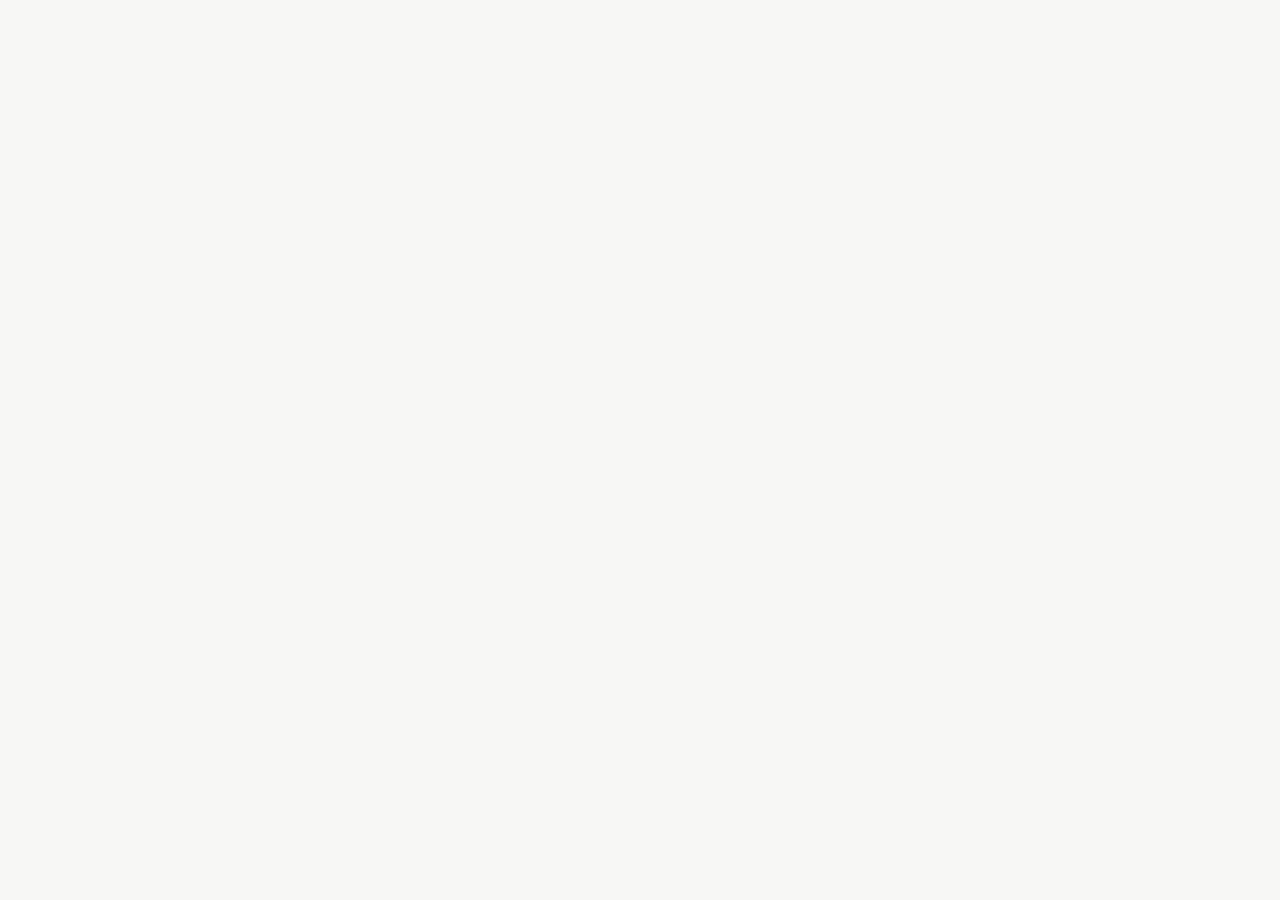
==== commit 33547bbf: "Add files via upload" ====
--- a/explore.html
+++ b/explore.html
@@ -1,14 +1,22 @@
-<!DOCTYPE html>
-<html lang="en"><head><meta charset="UTF-8"><meta name="viewport" content="width=device-width, initial-scale=1.0"><title>flow — Explore Properties</title><link rel="stylesheet" href="style.css"></head><body>
-<header class="top-header"><a href="index.html" class="flow-logo"><span><span>flow</span></span></a><a href="post-property.html" class="desktop-post-btn">+ Post Property</a></header>
-<main class="explore-page">
-<section class="explore-location-card"><button type="button" class="explore-location-btn" id="exploreLocationBtn"><span class="explore-location-pin">📍</span><span class="explore-location-copy"><small>YOUR LOCATION</small><strong id="exploreSelectedLocation">Nokha</strong></span><span class="explore-location-arrow">⌄</span></button></section>
-<div class="explore-heading"><p class="section-label">EXPLORE</p><h1>Find your perfect place</h1><p>Choose a location and category to see matching properties.</p></div>
-<div class="explore-categories" id="exploreCategories"></div>
-<div class="explore-results-head"><h2 id="exploreResultTitle">Properties in Nokha</h2><span class="explore-results-count" id="exploreResultCount">0 properties</span></div>
-<div class="explore-property-grid" id="explorePropertyList"></div>
-<div class="explore-empty" id="exploreEmpty"><div><div class="explore-empty-icon">⌂</div><h3>No properties found</h3><p>Try another location or choose a different category.</p></div></div>
-</main>
-<div class="location-overlay" id="locationOverlay"><div class="location-modal"><div class="location-modal-header"><div><small>SELECT LOCATION</small><h2>Where are you looking?</h2></div><button type="button" id="closeLocation">×</button></div><div class="location-search-box"><span>🔍</span><input type="text" id="locationSearch" placeholder="Search city or area..." autocomplete="off"></div><div class="locations-list" id="locationsList"></div></div></div>
-<nav class="bottom-nav"><a href="index.html" class="bottom-nav-item"><span>⌂</span><small>Home</small></a><a href="explore.html" class="bottom-nav-item active"><span>⌕</span><small>Explore</small></a><a href="post-property.html" class="bottom-post"><span>+</span></a><a href="index.html#savedPage" class="bottom-nav-item"><span>♡</span><small>Saved</small></a><a href="index.html#profilePage" class="bottom-nav-item"><span>●</span><small>Profile</small></a></nav>
-<script src="script.js"></script></body></html>
+<!DOCTYPE html>
+<html lang="en"><head><meta charset="UTF-8"><meta name="viewport" content="width=device-width, initial-scale=1.0"><title>flow — Explore Properties</title><link rel="stylesheet" href="style.css"><style>
+html.auth-checking { visibility: hidden; }
+</style>
+<script>
+document.documentElement.classList.add("auth-checking");
+</script>
+</head><body>
+<header class="top-header"><a href="index.html" class="flow-logo"><span><span>flow</span></span></a><a href="post-property.html" class="desktop-post-btn">+ Post Property</a></header>
+<main class="explore-page">
+<section class="explore-location-card"><button type="button" class="explore-location-btn" id="exploreLocationBtn"><span class="explore-location-pin">📍</span><span class="explore-location-copy"><small>YOUR LOCATION</small><strong id="exploreSelectedLocation">Nokha</strong></span><span class="explore-location-arrow">⌄</span></button></section>
+<div class="explore-heading"><p class="section-label">EXPLORE</p><h1>Find your perfect place</h1><p>Choose a location and category to see matching properties.</p></div>
+<div class="explore-categories" id="exploreCategories"></div>
+<div class="explore-results-head"><h2 id="exploreResultTitle">Properties in Nokha</h2><span class="explore-results-count" id="exploreResultCount">0 properties</span></div>
+<div class="explore-property-grid" id="explorePropertyList"></div>
+<div class="explore-empty" id="exploreEmpty"><div><div class="explore-empty-icon">⌂</div><h3>No properties found</h3><p>Try another location or choose a different category.</p></div></div>
+</main>
+<div class="location-overlay" id="locationOverlay"><div class="location-modal"><div class="location-modal-header"><div><small>SELECT LOCATION</small><h2>Where are you looking?</h2></div><button type="button" id="closeLocation">×</button></div><div class="location-search-box"><span>🔍</span><input type="text" id="locationSearch" placeholder="Search city or area..." autocomplete="off"></div><div class="locations-list" id="locationsList"></div></div></div>
+<nav class="bottom-nav"><a href="index.html" class="bottom-nav-item"><span>⌂</span><small>Home</small></a><a href="explore.html" class="bottom-nav-item active"><span>⌕</span><small>Explore</small></a><a href="post-property.html" class="bottom-post"><span>+</span></a><a href="index.html#savedPage" class="bottom-nav-item"><span>♡</span><small>Saved</small></a><a href="index.html#profilePage" class="bottom-nav-item"><span>●</span><small>Profile</small></a></nav>
+<script src="script.js"></script><script src="https://cdn.jsdelivr.net/npm/@supabase/supabase-js@2"></script>
+<script src="auth.js"></script>
+</body></html>
